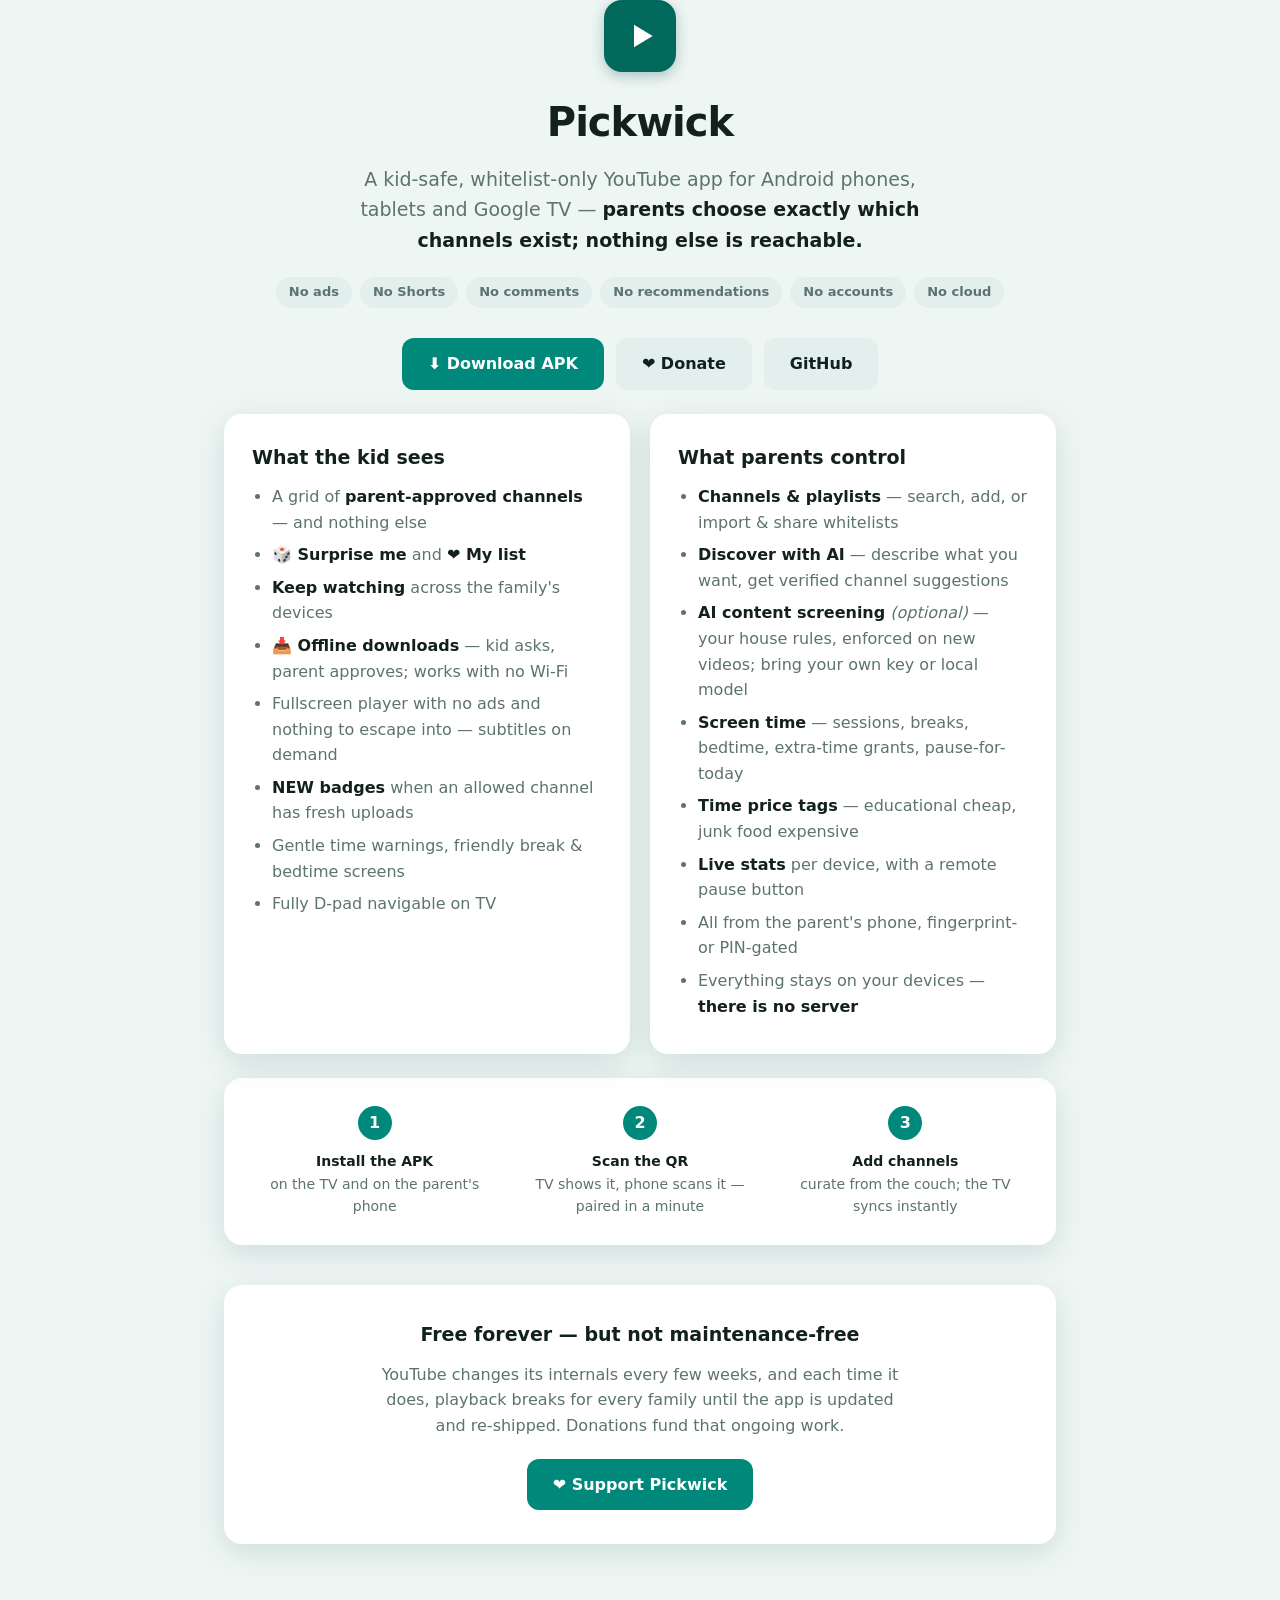
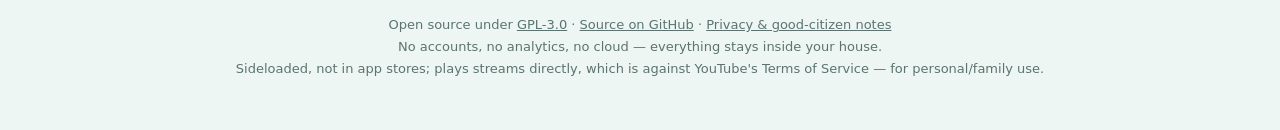
==== docs/index.html @ 0c61b487 "Document AI, downloads and other shipped features; split out developer section The README and landin" ====
<!DOCTYPE html>
<html lang="en">
<head>
<meta charset="utf-8">
<meta name="viewport" content="width=device-width, initial-scale=1">
<title>Pickwick — kid-safe, whitelist-only YouTube for Android & Google TV</title>
<meta name="description" content="Pickwick is a free, open-source, whitelist-only YouTube app for kids. Parents choose exactly which channels exist — no ads, no Shorts, no recommendations, no accounts, no cloud.">
<style>
  :root {
    /* Pickwick brand teals — see app Theme.kt (#00695C logo, #4DB6AC primary) */
    --bg: #eef6f4;
    --card: #ffffff;
    --text: #12211e;
    --muted: #5c7370;
    --accent: #00897b;
    --accent-dark: #00695c;
    --accent-text: #ffffff;
    --pill-bg: #e2efec;
    --shadow: 0 8px 30px rgba(0, 80, 68, .14);
  }
  @media (prefers-color-scheme: dark) {
    :root {
      --bg: #0f1a18;
      --card: #1b2825;
      --text: #cce8e3;
      --muted: #8fa8a3;
      --accent: #4db6ac;
      --accent-dark: #26a69a;
      --accent-text: #00352f;
      --pill-bg: #24342f;
      --shadow: 0 8px 30px rgba(0, 0, 0, .45);
    }
  }
  * { box-sizing: border-box; margin: 0; }
  body {
    background: var(--bg);
    color: var(--text);
    font-family: system-ui, -apple-system, "Segoe UI", Roboto, sans-serif;
    line-height: 1.6;
  }
  .wrap { max-width: 880px; margin: 0 auto; padding: 0 24px; }

  header { text-align: center; padding: 64px 0 40px; }
  .logo {
    width: 72px; height: 72px;
    margin: 0 auto 18px;
    border-radius: 18px;
    background: #00695c;
    display: flex;
    align-items: center;
    justify-content: center;
    box-shadow: 0 4px 14px rgba(0, 80, 68, .3);
  }
  .logo svg { width: 32px; height: 32px; margin-left: 4px; }
  h1 { font-size: 40px; letter-spacing: -1px; }
  .tagline {
    font-size: 19px;
    color: var(--muted);
    max-width: 560px;
    margin: 10px auto 22px;
  }
  .tagline strong { color: var(--text); }

  .nots {
    display: flex;
    flex-wrap: wrap;
    justify-content: center;
    gap: 8px;
    margin-bottom: 30px;
  }
  .nots span {
    background: var(--pill-bg);
    color: var(--muted);
    font-size: 13px;
    font-weight: 600;
    padding: 5px 13px;
    border-radius: 999px;
  }

  .cta { display: flex; justify-content: center; gap: 12px; flex-wrap: wrap; }
  .btn {
    display: inline-block;
    text-decoration: none;
    font-weight: 700;
    font-size: 16px;
    padding: 13px 26px;
    border-radius: 12px;
    transition: background .15s ease, transform .1s ease;
  }
  .btn:active { transform: scale(.97); }
  .btn-primary { background: var(--accent); color: var(--accent-text); }
  .btn-primary:hover { background: var(--accent-dark); }
  .btn-ghost {
    background: var(--pill-bg);
    color: var(--text);
  }
  .btn-ghost:hover { background: var(--accent); color: var(--accent-text); }

  .cols {
    display: grid;
    grid-template-columns: 1fr 1fr;
    gap: 20px;
    margin: 24px 0;
  }
  @media (max-width: 640px) { .cols { grid-template-columns: 1fr; } }
  .card {
    background: var(--card);
    border-radius: 18px;
    box-shadow: var(--shadow);
    padding: 28px;
  }
  .card h2 { font-size: 19px; margin-bottom: 12px; }
  .card ul { padding-left: 20px; color: var(--muted); }
  .card li { margin-bottom: 7px; }
  .card li strong { color: var(--text); }

  .steps { margin: 24px 0; }
  .steps .card { display: grid; grid-template-columns: repeat(3, 1fr); gap: 20px; text-align: center; }
  @media (max-width: 640px) { .steps .card { grid-template-columns: 1fr; } }
  .step .num {
    width: 34px; height: 34px;
    margin: 0 auto 10px;
    border-radius: 50%;
    background: var(--accent);
    color: var(--accent-text);
    font-weight: 800;
    display: flex; align-items: center; justify-content: center;
  }
  .step p { color: var(--muted); font-size: 14px; }
  .step p strong { color: var(--text); }

  .support {
    text-align: center;
    margin: 40px 0;
  }
  .support .card { padding: 34px; }
  .support p {
    color: var(--muted);
    max-width: 520px;
    margin: 0 auto 20px;
  }

  footer {
    text-align: center;
    color: var(--muted);
    font-size: 13px;
    padding: 30px 24px 50px;
    line-height: 1.7;
  }
  footer a { color: var(--muted); }
</style>
</head>
<body>

<header class="wrap">
  <div class="logo" aria-hidden="true">
    <svg viewBox="0 0 24 24" fill="#ffffff"><path d="M6 3.5v17l14-8.5z"/></svg>
  </div>
  <h1>Pickwick</h1>
  <p class="tagline">
    A kid-safe, whitelist-only YouTube app for Android phones, tablets and Google&nbsp;TV —
    <strong>parents choose exactly which channels exist; nothing else is reachable.</strong>
  </p>
  <div class="nots">
    <span>No ads</span><span>No Shorts</span><span>No comments</span>
    <span>No recommendations</span><span>No accounts</span><span>No cloud</span>
  </div>
  <div class="cta">
    <a class="btn btn-primary" href="https://github.com/itcon-pty-au/pickwick/releases">⬇ Download APK</a>
    <a class="btn btn-ghost" href="donate.html">❤️ Donate</a>
    <a class="btn btn-ghost" href="https://github.com/itcon-pty-au/pickwick">GitHub</a>
  </div>
</header>

<main class="wrap">
  <div class="cols">
    <div class="card">
      <h2>What the kid sees</h2>
      <ul>
        <li>A grid of <strong>parent-approved channels</strong> — and nothing else</li>
        <li><strong>🎲 Surprise me</strong> and <strong>❤️ My list</strong></li>
        <li><strong>Keep watching</strong> across the family's devices</li>
        <li><strong>📥 Offline downloads</strong> — kid asks, parent approves; works with no Wi-Fi</li>
        <li>Fullscreen player with no ads and nothing to escape into — subtitles on demand</li>
        <li><strong>NEW badges</strong> when an allowed channel has fresh uploads</li>
        <li>Gentle time warnings, friendly break &amp; bedtime screens</li>
        <li>Fully D-pad navigable on TV</li>
      </ul>
    </div>
    <div class="card">
      <h2>What parents control</h2>
      <ul>
        <li><strong>Channels &amp; playlists</strong> — search, add, or import &amp; share whitelists</li>
        <li><strong>Discover with AI</strong> — describe what you want, get verified channel suggestions</li>
        <li><strong>AI content screening</strong> <em>(optional)</em> — your house rules, enforced on new videos; bring your own key or local model</li>
        <li><strong>Screen time</strong> — sessions, breaks, bedtime, extra-time grants, pause-for-today</li>
        <li><strong>Time price tags</strong> — educational cheap, junk food expensive</li>
        <li><strong>Live stats</strong> per device, with a remote pause button</li>
        <li>All from the parent's phone, fingerprint- or PIN-gated</li>
        <li>Everything stays on your devices — <strong>there is no server</strong></li>
      </ul>
    </div>
  </div>

  <div class="steps">
    <div class="card">
      <div class="step">
        <div class="num">1</div>
        <p><strong>Install the APK</strong><br>on the TV and on the parent's phone</p>
      </div>
      <div class="step">
        <div class="num">2</div>
        <p><strong>Scan the QR</strong><br>TV shows it, phone scans it — paired in a minute</p>
      </div>
      <div class="step">
        <div class="num">3</div>
        <p><strong>Add channels</strong><br>curate from the couch; the TV syncs instantly</p>
      </div>
    </div>
  </div>

  <div class="support">
    <div class="card">
      <h2>Free forever — but not maintenance-free</h2>
      <p>
        YouTube changes its internals every few weeks, and each time it does, playback
        breaks for every family until the app is updated and re-shipped. Donations fund
        that ongoing work.
      </p>
      <a class="btn btn-primary" href="donate.html">❤️ Support Pickwick</a>
    </div>
  </div>
</main>

<footer>
  Open source under <a href="https://github.com/itcon-pty-au/pickwick/blob/main/LICENSE">GPL-3.0</a>
  · <a href="https://github.com/itcon-pty-au/pickwick">Source on GitHub</a>
  · <a href="https://github.com/itcon-pty-au/pickwick#privacy--good-citizen-notes">Privacy &amp; good-citizen notes</a><br>
  No accounts, no analytics, no cloud — everything stays inside your house.<br>
  Sideloaded, not in app stores; plays streams directly, which is against YouTube's
  Terms of Service — for personal/family use.
</footer>

</body>
</html>
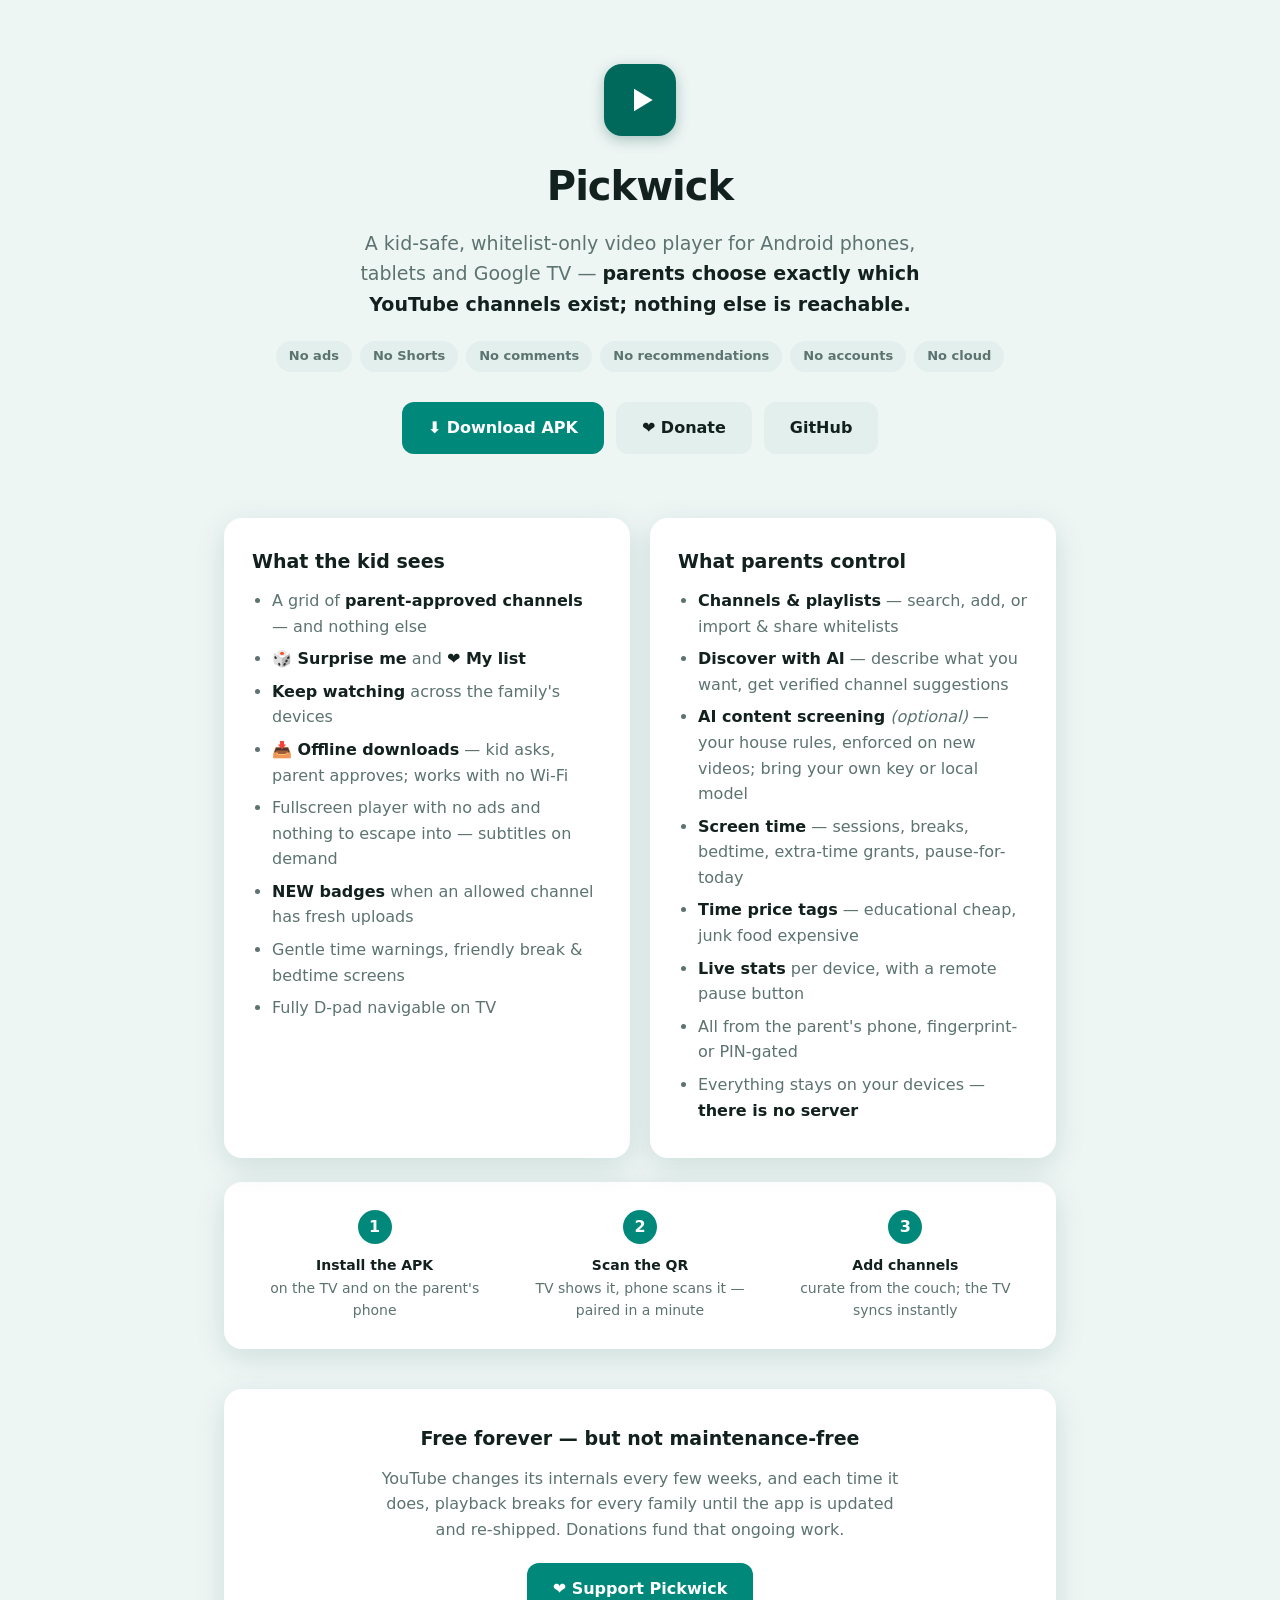
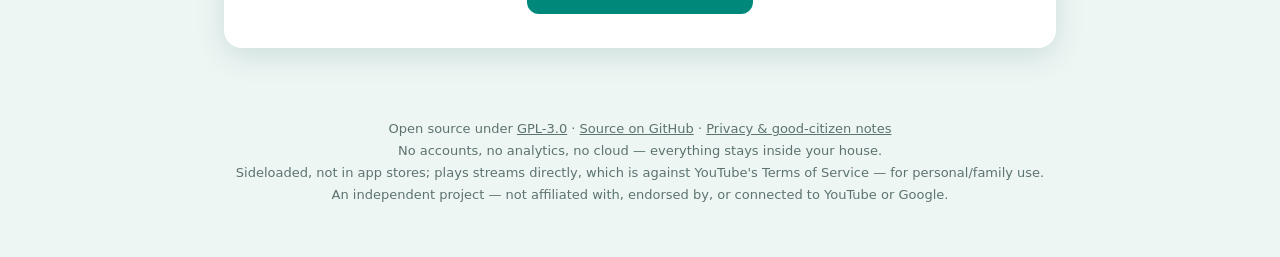
==== commit c575b4a8: "Fix header top padding on landing page; stop calling Pickwick a "YouTube app" The `header` selector " ====
--- a/docs/index.html
+++ b/docs/index.html
@@ -3,8 +3,8 @@
 <head>
 <meta charset="utf-8">
 <meta name="viewport" content="width=device-width, initial-scale=1">
-<title>Pickwick — kid-safe, whitelist-only YouTube for Android & Google TV</title>
-<meta name="description" content="Pickwick is a free, open-source, whitelist-only YouTube app for kids. Parents choose exactly which channels exist — no ads, no Shorts, no recommendations, no accounts, no cloud.">
+<title>Pickwick — kid-safe, whitelist-only video player for Android & Google TV</title>
+<meta name="description" content="Pickwick is a free, open-source video player for kids. Parents choose exactly which YouTube channels exist — no ads, no Shorts, no recommendations, no accounts, no cloud.">
 <style>
   :root {
     /* Pickwick brand teals — see app Theme.kt (#00695C logo, #4DB6AC primary) */
@@ -40,7 +40,9 @@
   }
   .wrap { max-width: 880px; margin: 0 auto; padding: 0 24px; }
 
-  header { text-align: center; padding: 64px 0 40px; }
+  /* header.wrap, not header: a bare `header` selector loses to `.wrap`'s
+     padding and the logo ends up flush against the top of the viewport. */
+  header.wrap { text-align: center; padding: 64px 24px 40px; }
   .logo {
     width: 72px; height: 72px;
     margin: 0 auto 18px;
@@ -158,8 +160,8 @@
   </div>
   <h1>Pickwick</h1>
   <p class="tagline">
-    A kid-safe, whitelist-only YouTube app for Android phones, tablets and Google&nbsp;TV —
-    <strong>parents choose exactly which channels exist; nothing else is reachable.</strong>
+    A kid-safe, whitelist-only video player for Android phones, tablets and Google&nbsp;TV —
+    <strong>parents choose exactly which YouTube channels exist; nothing else is reachable.</strong>
   </p>
   <div class="nots">
     <span>No ads</span><span>No Shorts</span><span>No comments</span>
@@ -238,7 +240,8 @@
   · <a href="https://github.com/itcon-pty-au/pickwick#privacy--good-citizen-notes">Privacy &amp; good-citizen notes</a><br>
   No accounts, no analytics, no cloud — everything stays inside your house.<br>
   Sideloaded, not in app stores; plays streams directly, which is against YouTube's
-  Terms of Service — for personal/family use.
+  Terms of Service — for personal/family use.<br>
+  An independent project — not affiliated with, endorsed by, or connected to YouTube or Google.
 </footer>
 
 </body>
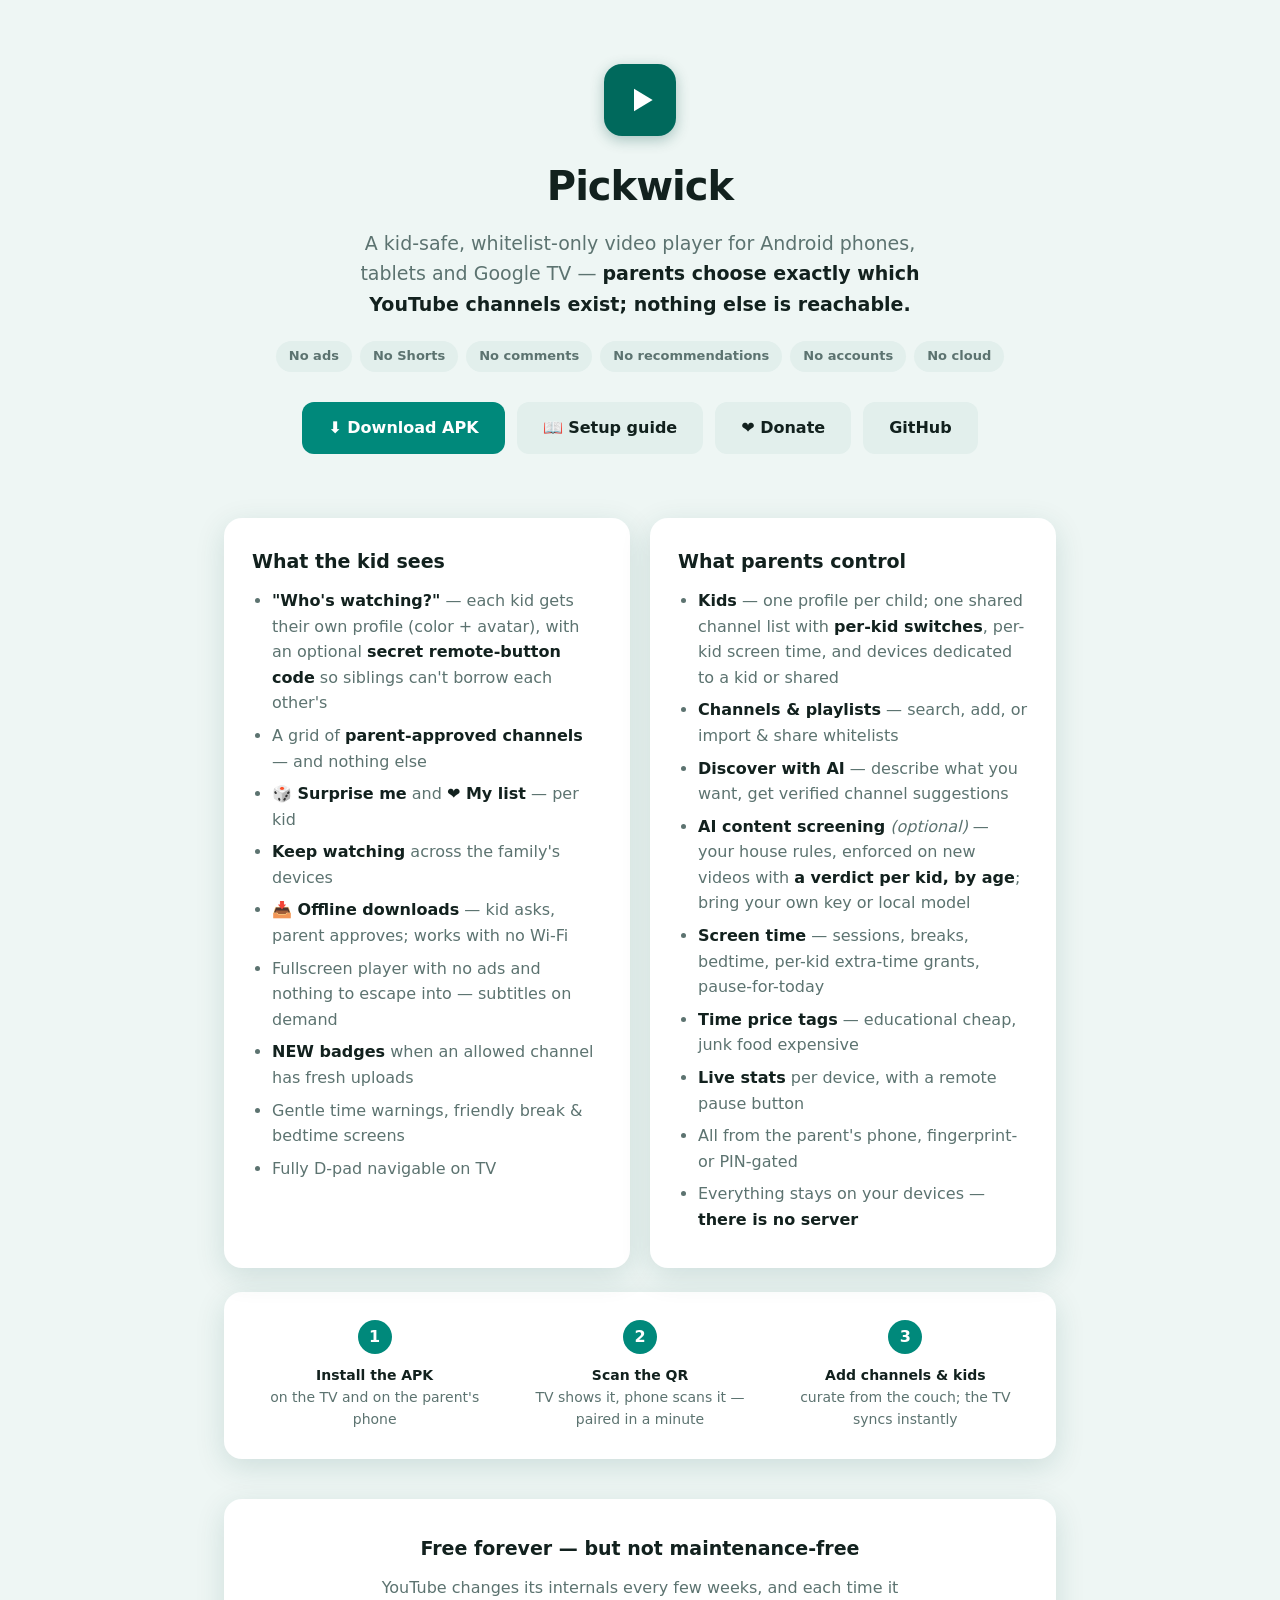
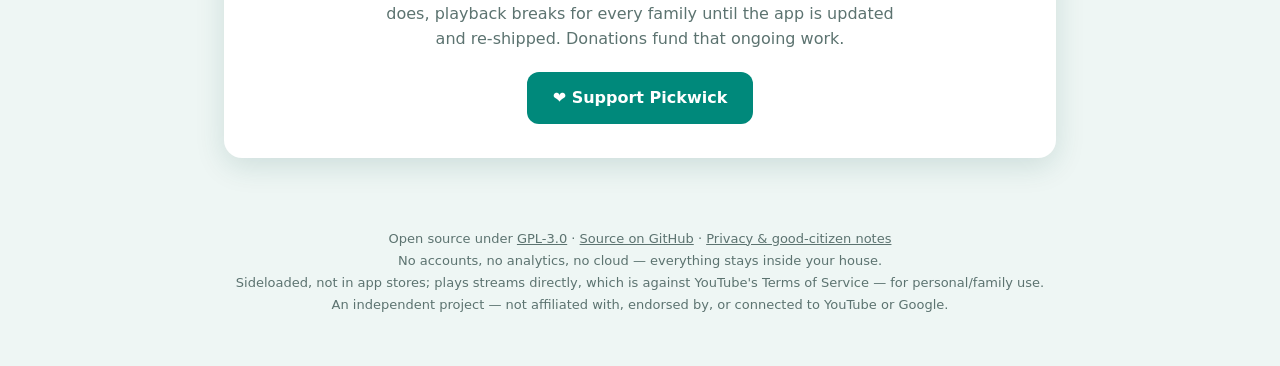
==== commit 5978ab73: "Landing page: kid profiles, per-kid screening, setup-guide button Co-Authored-By: Claude Fable 5 <no" ====
--- a/docs/index.html
+++ b/docs/index.html
@@ -169,6 +169,7 @@
   </div>
   <div class="cta">
     <a class="btn btn-primary" href="https://github.com/itcon-pty-au/pickwick/releases">⬇ Download APK</a>
+    <a class="btn btn-ghost" href="https://github.com/itcon-pty-au/pickwick/blob/main/docs/SETUP.md">📖 Setup guide</a>
     <a class="btn btn-ghost" href="donate.html">❤️ Donate</a>
     <a class="btn btn-ghost" href="https://github.com/itcon-pty-au/pickwick">GitHub</a>
   </div>
@@ -179,8 +180,11 @@
     <div class="card">
       <h2>What the kid sees</h2>
       <ul>
+        <li><strong>"Who's watching?"</strong> — each kid gets their own profile
+            (color + avatar), with an optional <strong>secret remote-button
+            code</strong> so siblings can't borrow each other's</li>
         <li>A grid of <strong>parent-approved channels</strong> — and nothing else</li>
-        <li><strong>🎲 Surprise me</strong> and <strong>❤️ My list</strong></li>
+        <li><strong>🎲 Surprise me</strong> and <strong>❤️ My list</strong> — per kid</li>
         <li><strong>Keep watching</strong> across the family's devices</li>
         <li><strong>📥 Offline downloads</strong> — kid asks, parent approves; works with no Wi-Fi</li>
         <li>Fullscreen player with no ads and nothing to escape into — subtitles on demand</li>
@@ -192,10 +196,14 @@
     <div class="card">
       <h2>What parents control</h2>
       <ul>
+        <li><strong>Kids</strong> — one profile per child; one shared channel list
+            with <strong>per-kid switches</strong>, per-kid screen time, and
+            devices dedicated to a kid or shared</li>
         <li><strong>Channels &amp; playlists</strong> — search, add, or import &amp; share whitelists</li>
         <li><strong>Discover with AI</strong> — describe what you want, get verified channel suggestions</li>
-        <li><strong>AI content screening</strong> <em>(optional)</em> — your house rules, enforced on new videos; bring your own key or local model</li>
-        <li><strong>Screen time</strong> — sessions, breaks, bedtime, extra-time grants, pause-for-today</li>
+        <li><strong>AI content screening</strong> <em>(optional)</em> — your house rules, enforced on
+            new videos with <strong>a verdict per kid, by age</strong>; bring your own key or local model</li>
+        <li><strong>Screen time</strong> — sessions, breaks, bedtime, per-kid extra-time grants, pause-for-today</li>
         <li><strong>Time price tags</strong> — educational cheap, junk food expensive</li>
         <li><strong>Live stats</strong> per device, with a remote pause button</li>
         <li>All from the parent's phone, fingerprint- or PIN-gated</li>
@@ -216,7 +224,7 @@
       </div>
       <div class="step">
         <div class="num">3</div>
-        <p><strong>Add channels</strong><br>curate from the couch; the TV syncs instantly</p>
+        <p><strong>Add channels &amp; kids</strong><br>curate from the couch; the TV syncs instantly</p>
       </div>
     </div>
   </div>
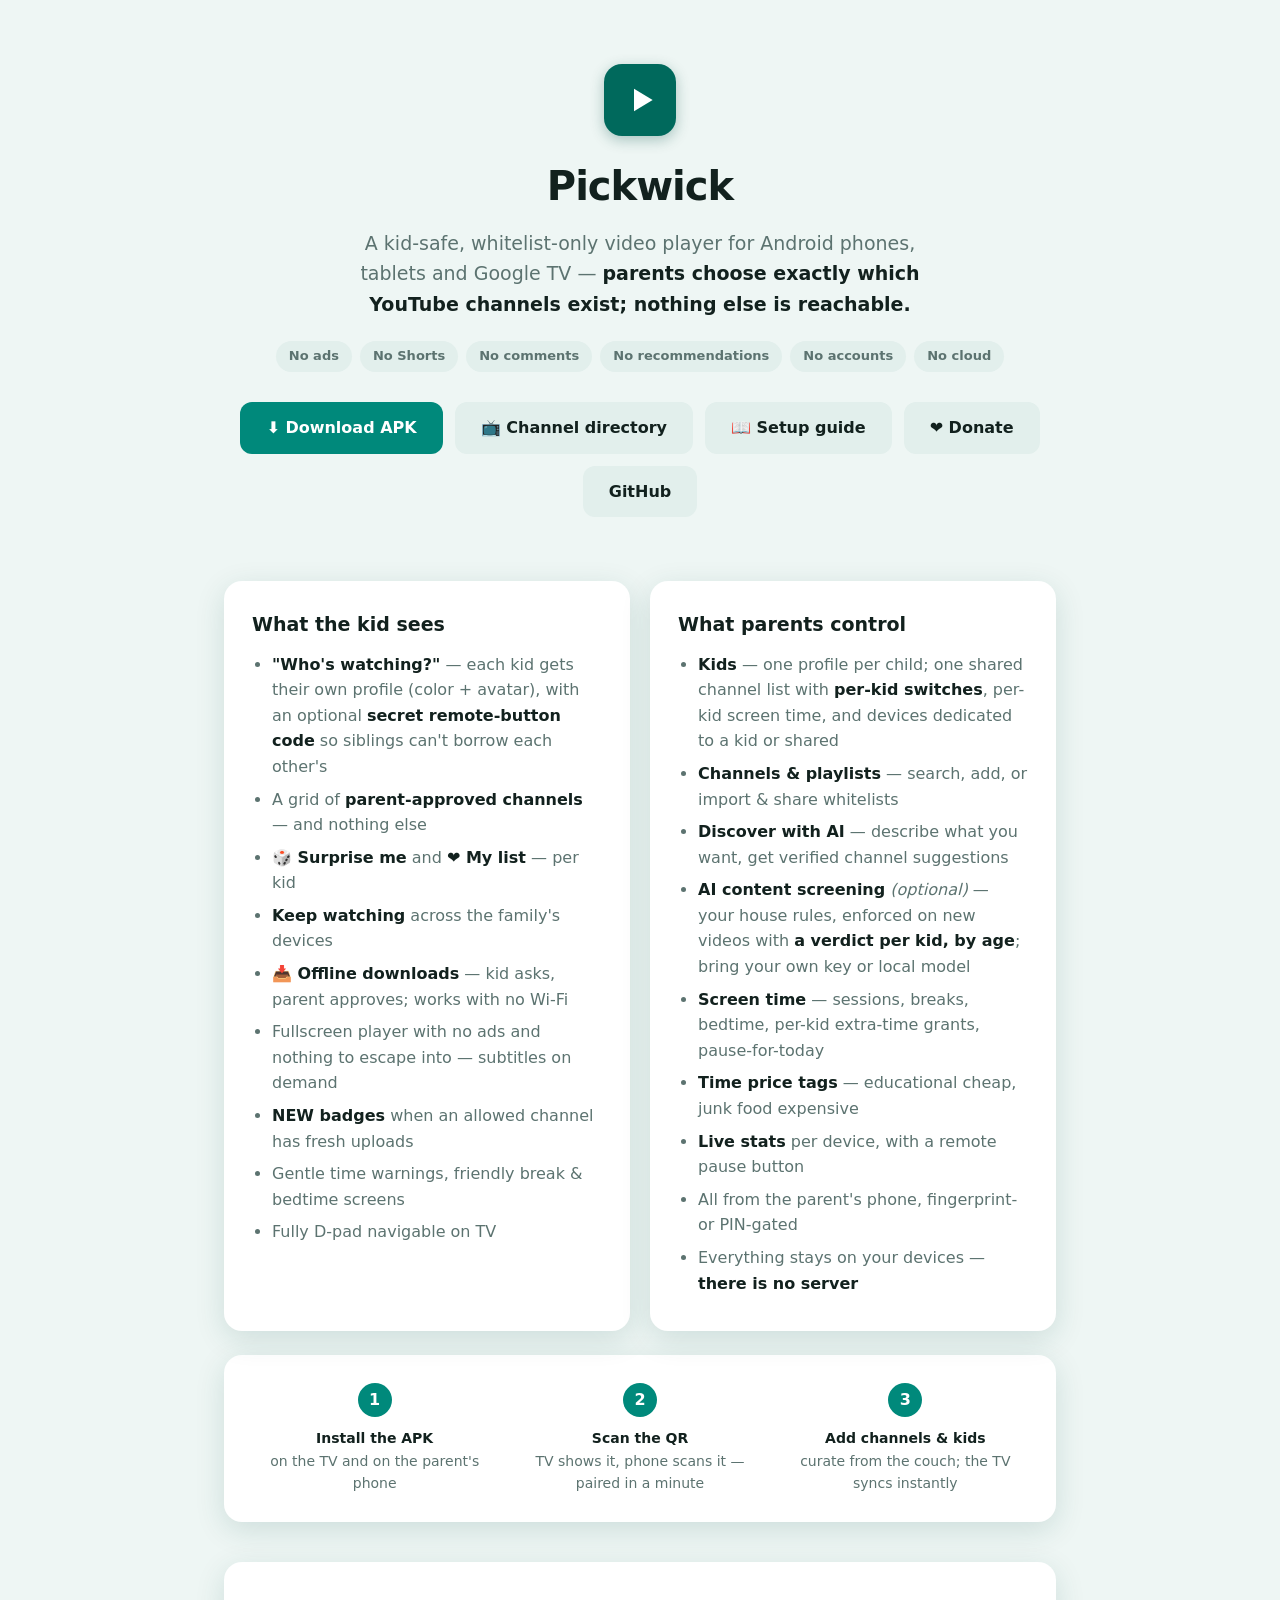
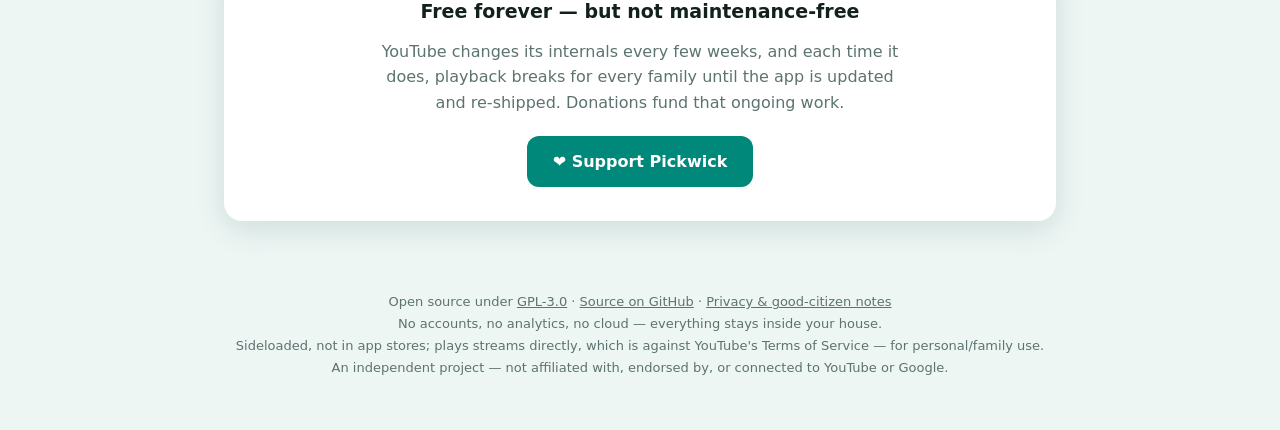
==== commit 5d473603: "Community channel directory: browse page, suggestion form, PR pipeline docs/directory/ holds reviewe" ====
--- a/docs/index.html
+++ b/docs/index.html
@@ -169,6 +169,7 @@
   </div>
   <div class="cta">
     <a class="btn btn-primary" href="https://github.com/itcon-pty-au/pickwick/releases">⬇ Download APK</a>
+    <a class="btn btn-ghost" href="directory.html">📺 Channel directory</a>
     <a class="btn btn-ghost" href="https://github.com/itcon-pty-au/pickwick/blob/main/docs/SETUP.md">📖 Setup guide</a>
     <a class="btn btn-ghost" href="donate.html">❤️ Donate</a>
     <a class="btn btn-ghost" href="https://github.com/itcon-pty-au/pickwick">GitHub</a>
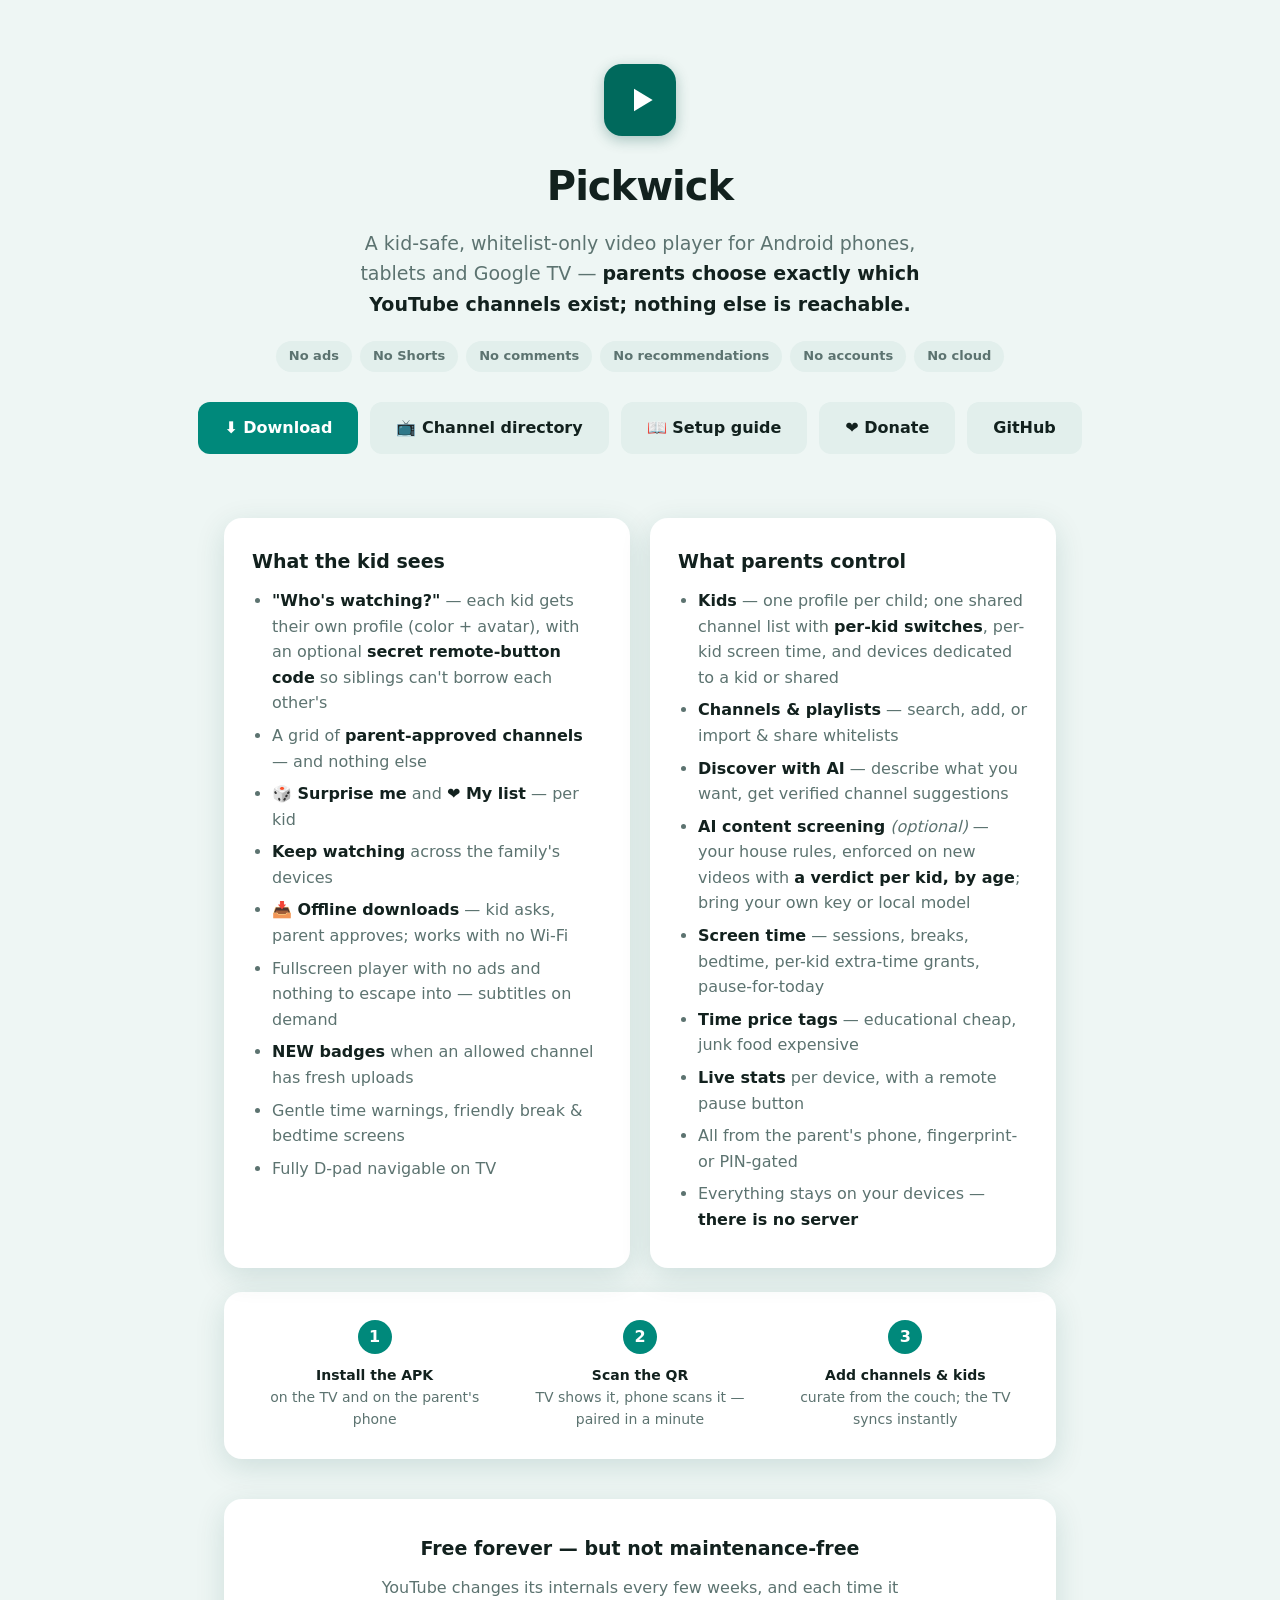
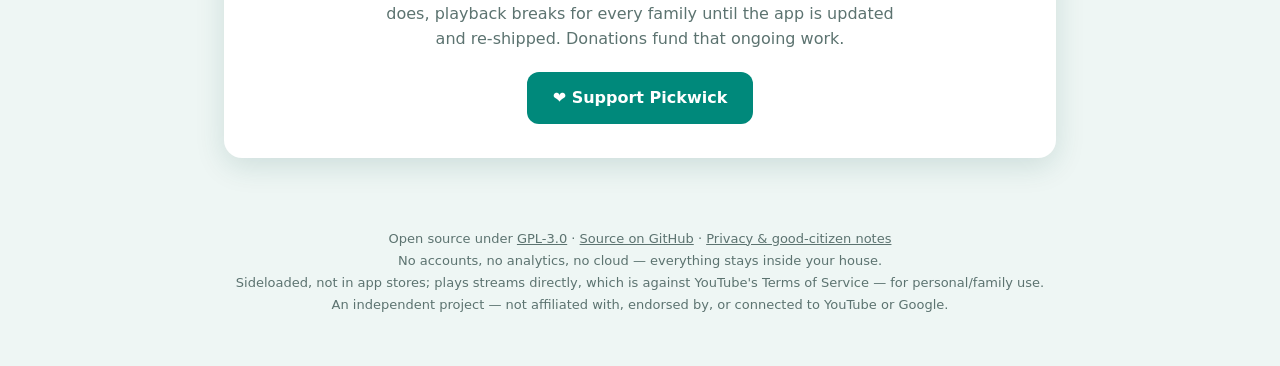
==== commit c56e6dbf: "Screen-time: break rule Off means off, and the player enforces the launcher-resolved kid - SessionGu" ====
--- a/docs/index.html
+++ b/docs/index.html
@@ -79,7 +79,13 @@
     border-radius: 999px;
   }
 
-  .cta { display: flex; justify-content: center; gap: 12px; flex-wrap: wrap; }
+  /* Wider than .wrap's 880px so all five buttons fit on one line on desktop;
+     breaks out of the centered column without affecting the rest of the header. */
+  .cta {
+    display: flex; justify-content: center; gap: 12px; flex-wrap: wrap;
+    width: min(1080px, calc(100vw - 48px));
+    position: relative; left: 50%; transform: translateX(-50%);
+  }
   .btn {
     display: inline-block;
     text-decoration: none;
@@ -168,7 +174,7 @@
     <span>No recommendations</span><span>No accounts</span><span>No cloud</span>
   </div>
   <div class="cta">
-    <a class="btn btn-primary" href="https://github.com/itcon-pty-au/pickwick/releases">⬇ Download APK</a>
+    <a class="btn btn-primary" href="https://github.com/itcon-pty-au/pickwick/releases">⬇ Download</a>
     <a class="btn btn-ghost" href="directory.html">📺 Channel directory</a>
     <a class="btn btn-ghost" href="https://github.com/itcon-pty-au/pickwick/blob/main/docs/SETUP.md">📖 Setup guide</a>
     <a class="btn btn-ghost" href="donate.html">❤️ Donate</a>
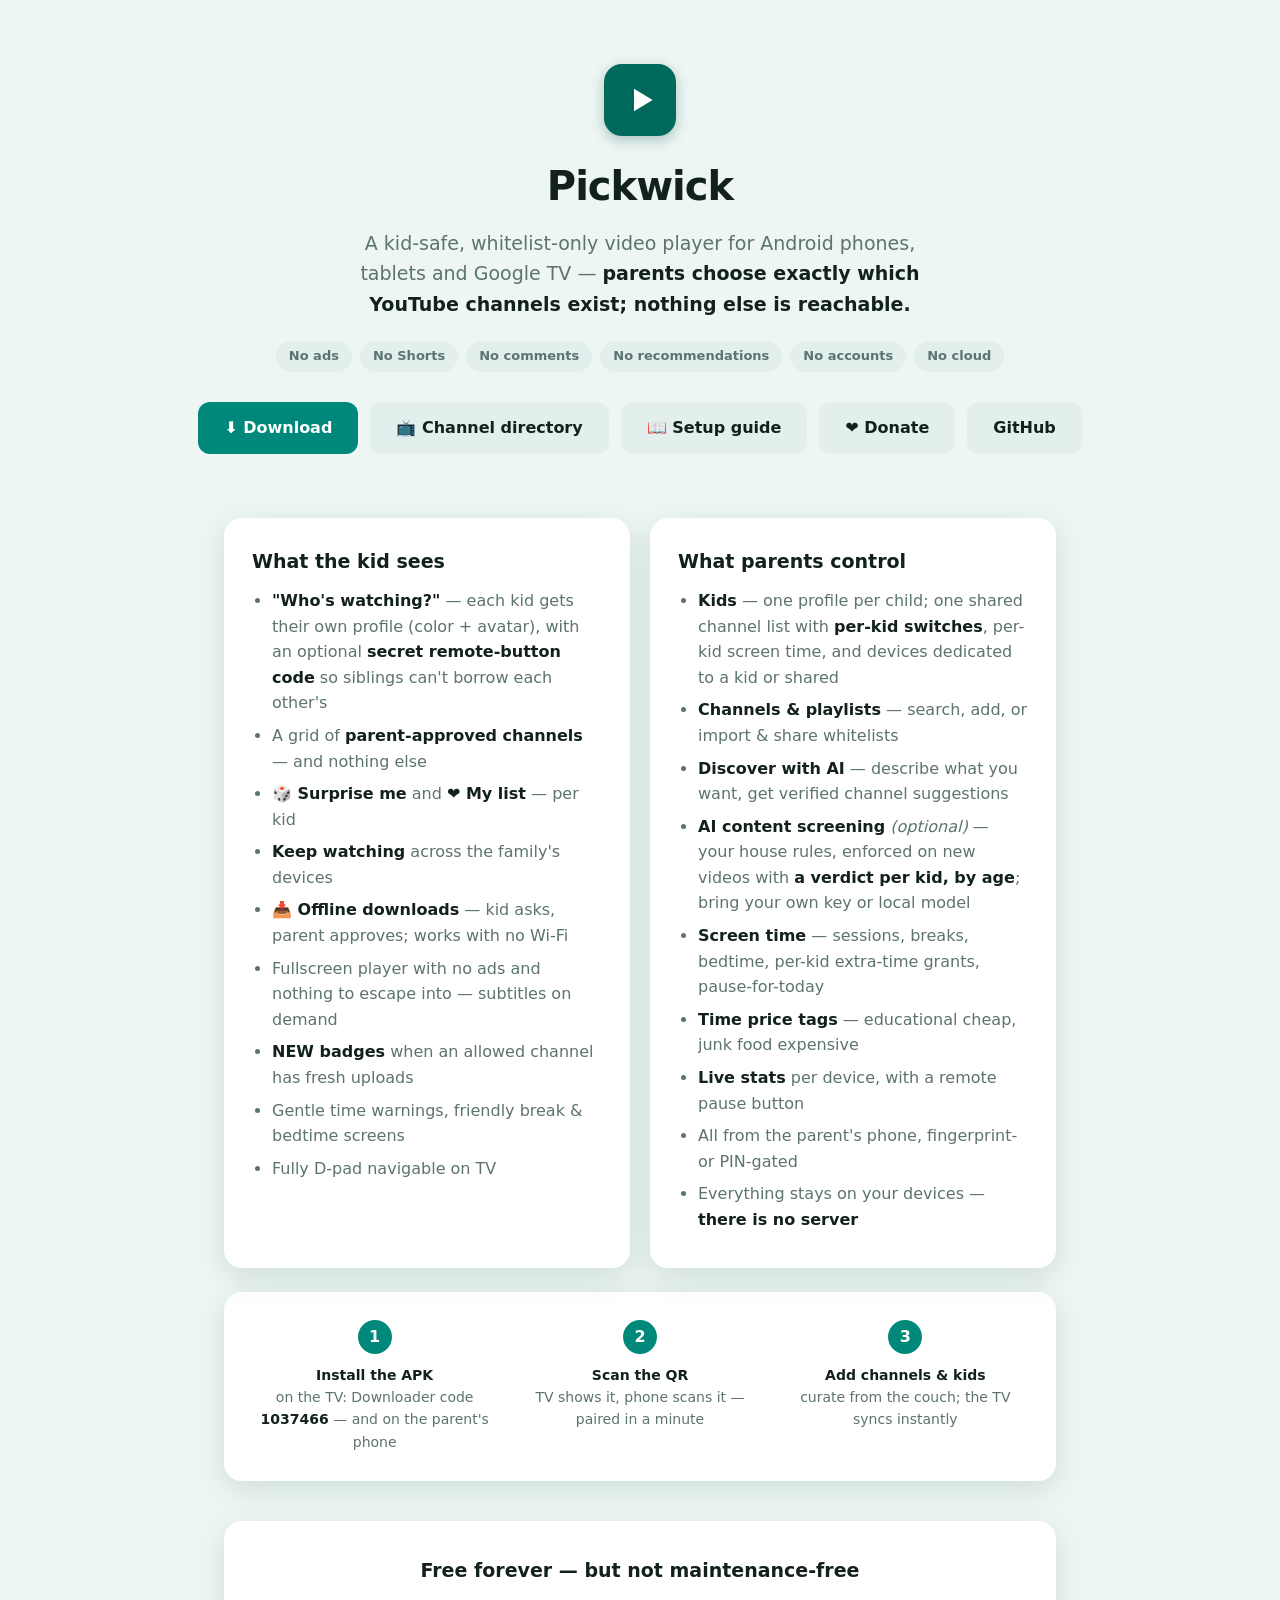
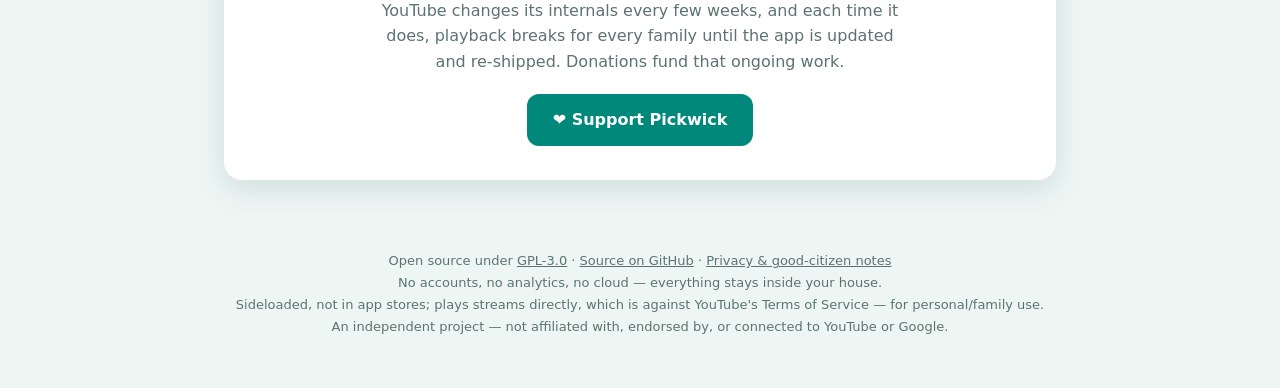
==== commit 72e49180: "Document Downloader code 1037466 on landing page, setup guide, README Co-Authored-By: Claude Fable 5" ====
--- a/docs/index.html
+++ b/docs/index.html
@@ -223,7 +223,7 @@
     <div class="card">
       <div class="step">
         <div class="num">1</div>
-        <p><strong>Install the APK</strong><br>on the TV and on the parent's phone</p>
+        <p><strong>Install the APK</strong><br>on the TV: Downloader code <strong>1037466</strong> — and on the parent's phone</p>
       </div>
       <div class="step">
         <div class="num">2</div>
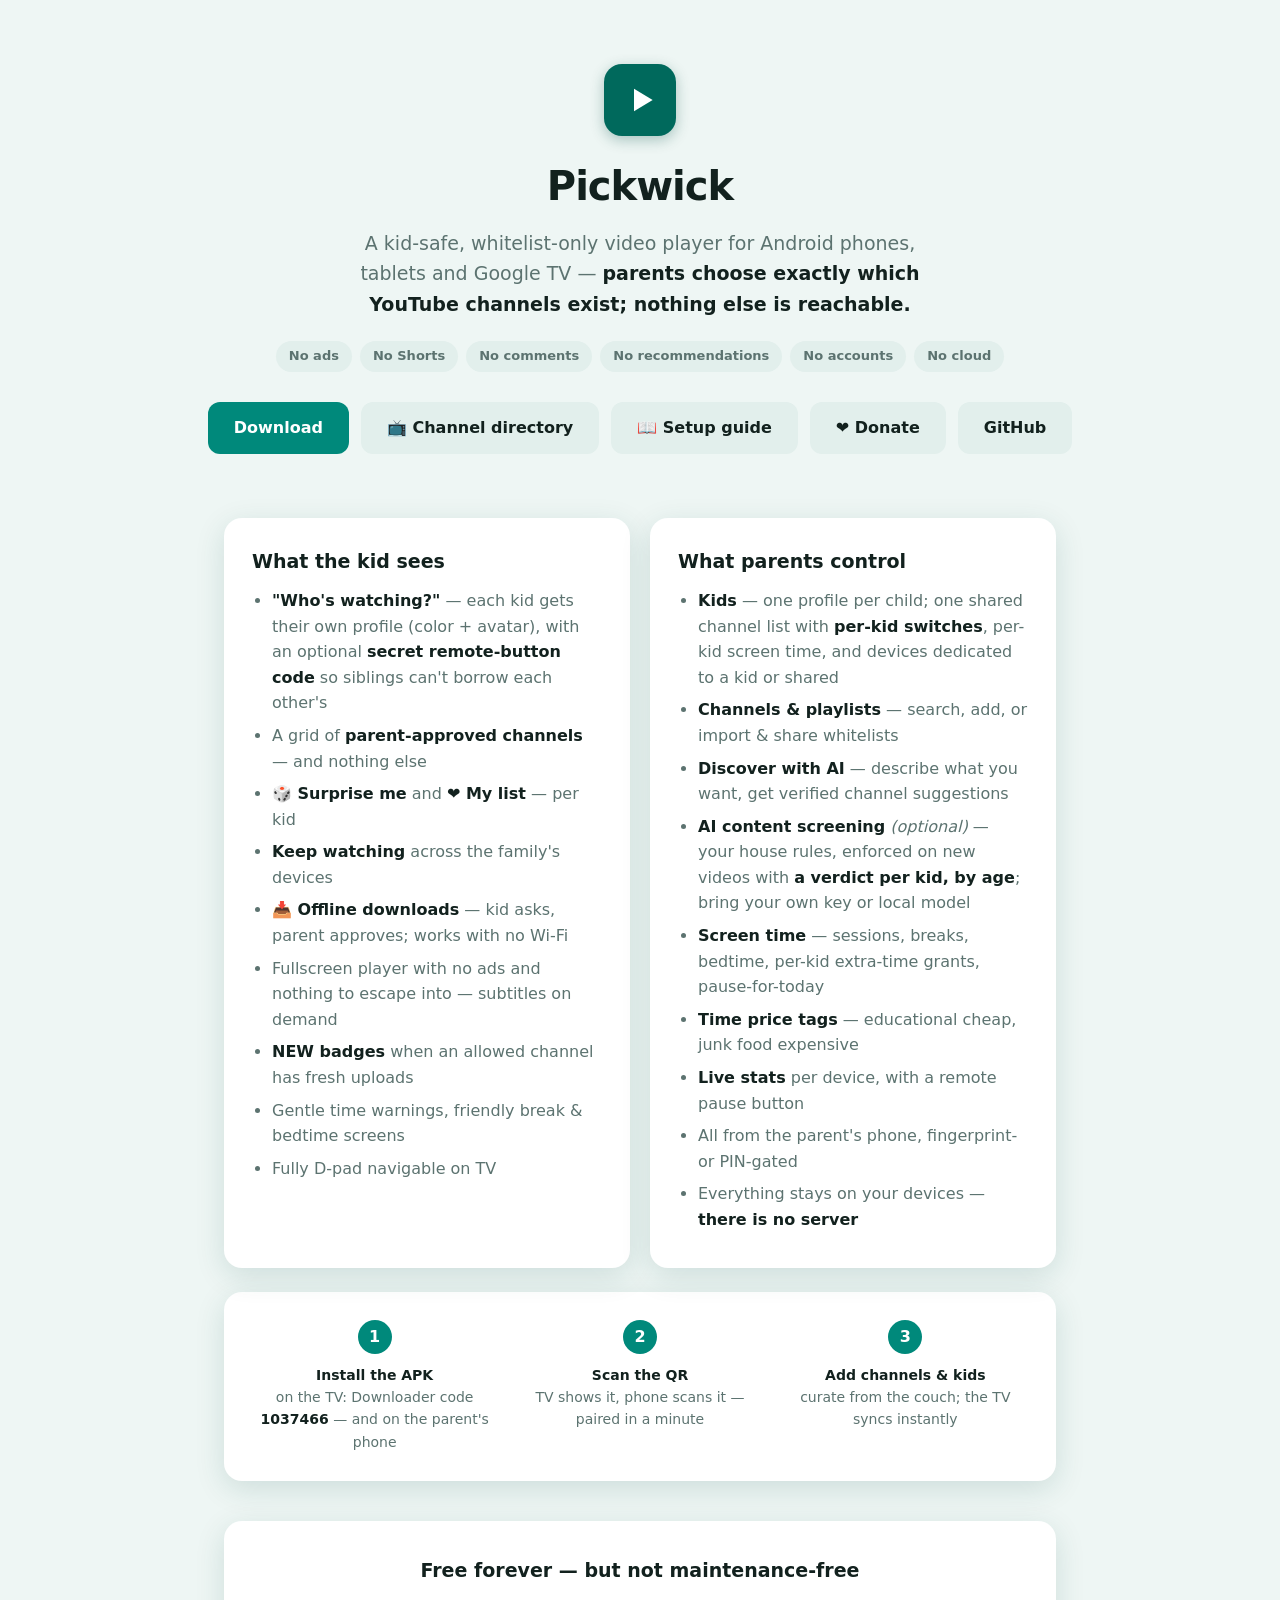
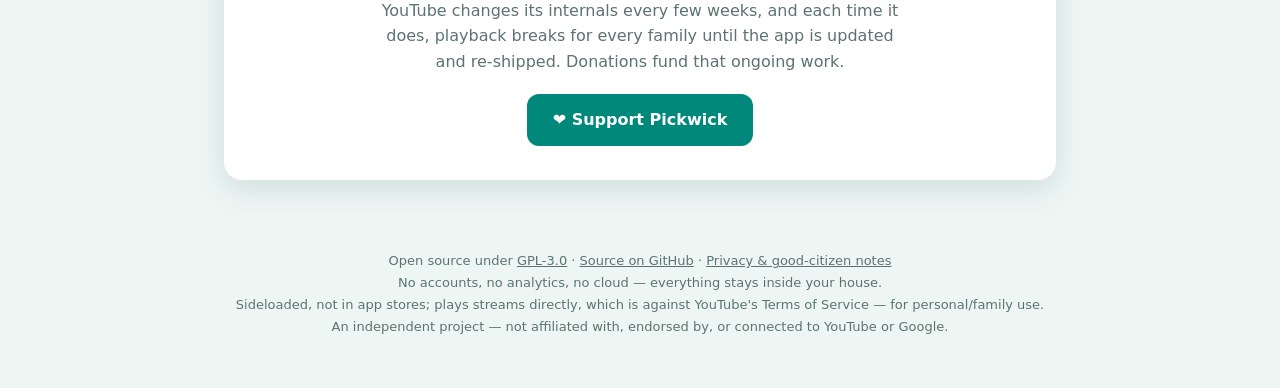
==== commit 289ebfa9: "Drop the arrow glyph from the homepage download button Co-Authored-By: Claude Opus 5 <noreply@anthro" ====
--- a/docs/index.html
+++ b/docs/index.html
@@ -174,7 +174,7 @@
     <span>No recommendations</span><span>No accounts</span><span>No cloud</span>
   </div>
   <div class="cta">
-    <a class="btn btn-primary" href="https://github.com/itcon-pty-au/pickwick/releases">⬇ Download</a>
+    <a class="btn btn-primary" href="https://github.com/itcon-pty-au/pickwick/releases">Download</a>
     <a class="btn btn-ghost" href="directory.html">📺 Channel directory</a>
     <a class="btn btn-ghost" href="https://github.com/itcon-pty-au/pickwick/blob/main/docs/SETUP.md">📖 Setup guide</a>
     <a class="btn btn-ghost" href="donate.html">❤️ Donate</a>
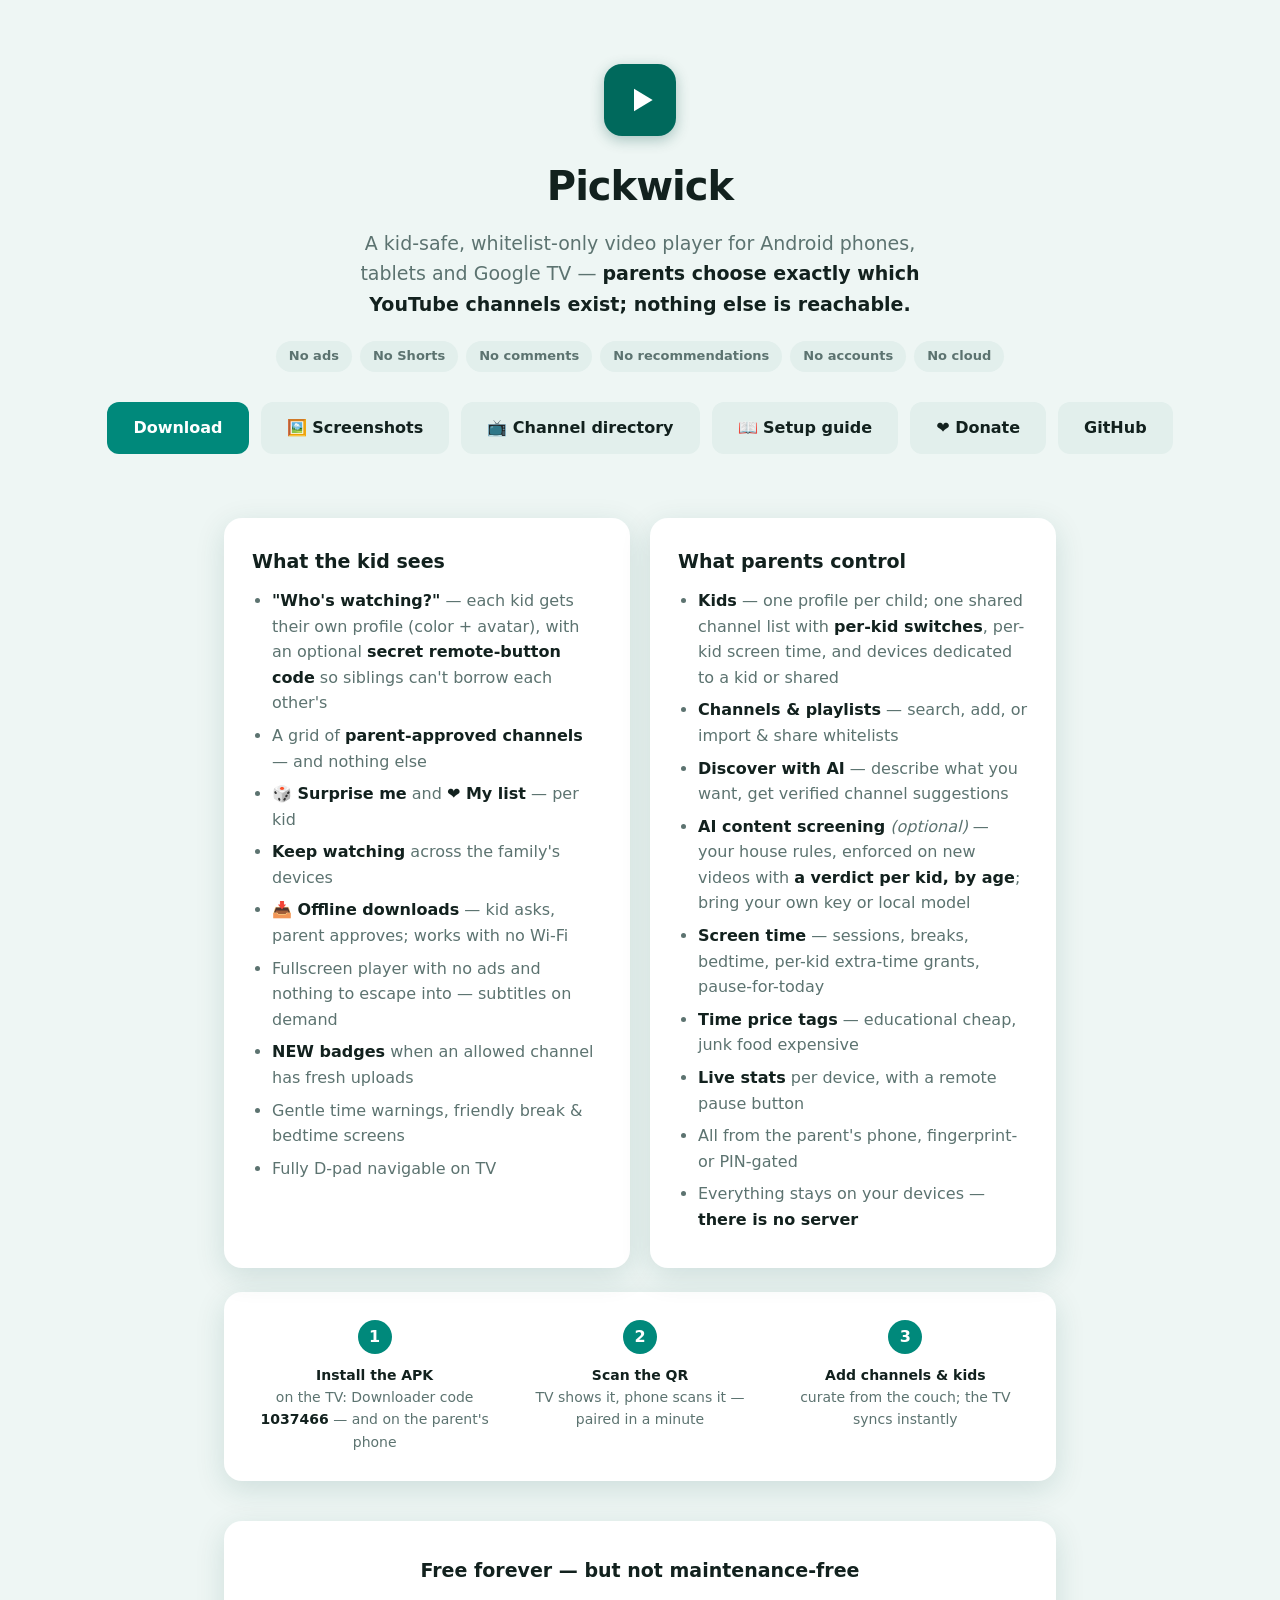
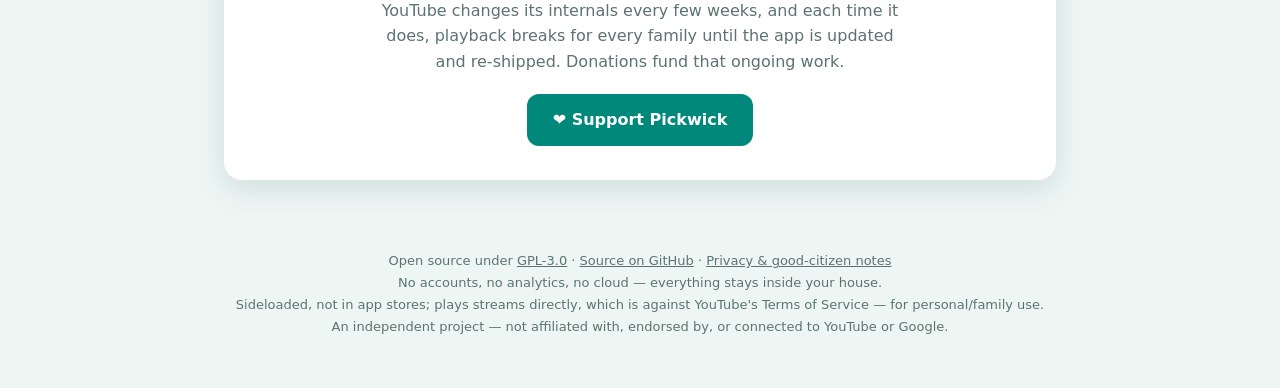
==== commit 9702986b: "Add a screenshots gallery for TV and phone New docs/gallery.html with kid-facing TV shots and parent" ====
--- a/docs/index.html
+++ b/docs/index.html
@@ -79,7 +79,7 @@
     border-radius: 999px;
   }
 
-  /* Wider than .wrap's 880px so all five buttons fit on one line on desktop;
+  /* Wider than .wrap's 880px so all six buttons fit on one line on desktop;
      breaks out of the centered column without affecting the rest of the header. */
   .cta {
     display: flex; justify-content: center; gap: 12px; flex-wrap: wrap;
@@ -175,6 +175,7 @@
   </div>
   <div class="cta">
     <a class="btn btn-primary" href="https://github.com/itcon-pty-au/pickwick/releases">Download</a>
+    <a class="btn btn-ghost" href="gallery.html">🖼️ Screenshots</a>
     <a class="btn btn-ghost" href="directory.html">📺 Channel directory</a>
     <a class="btn btn-ghost" href="https://github.com/itcon-pty-au/pickwick/blob/main/docs/SETUP.md">📖 Setup guide</a>
     <a class="btn btn-ghost" href="donate.html">❤️ Donate</a>
